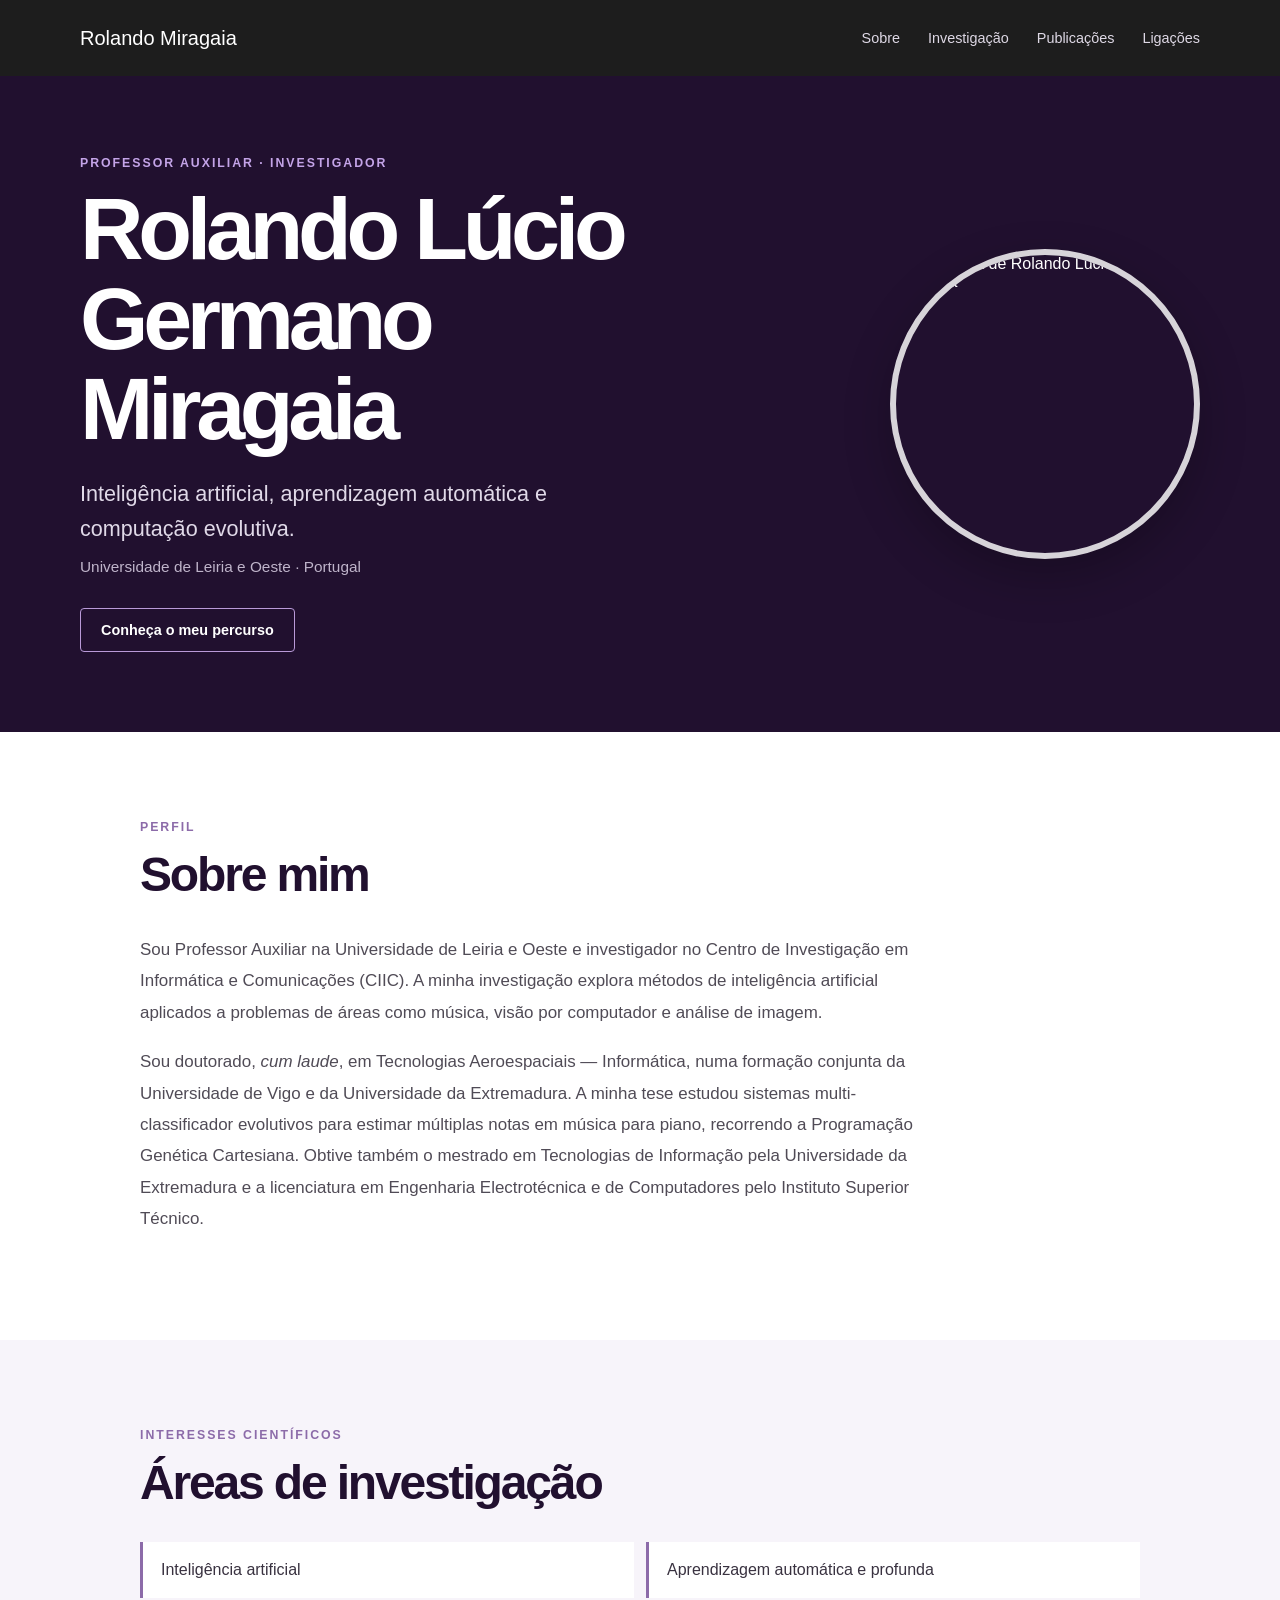
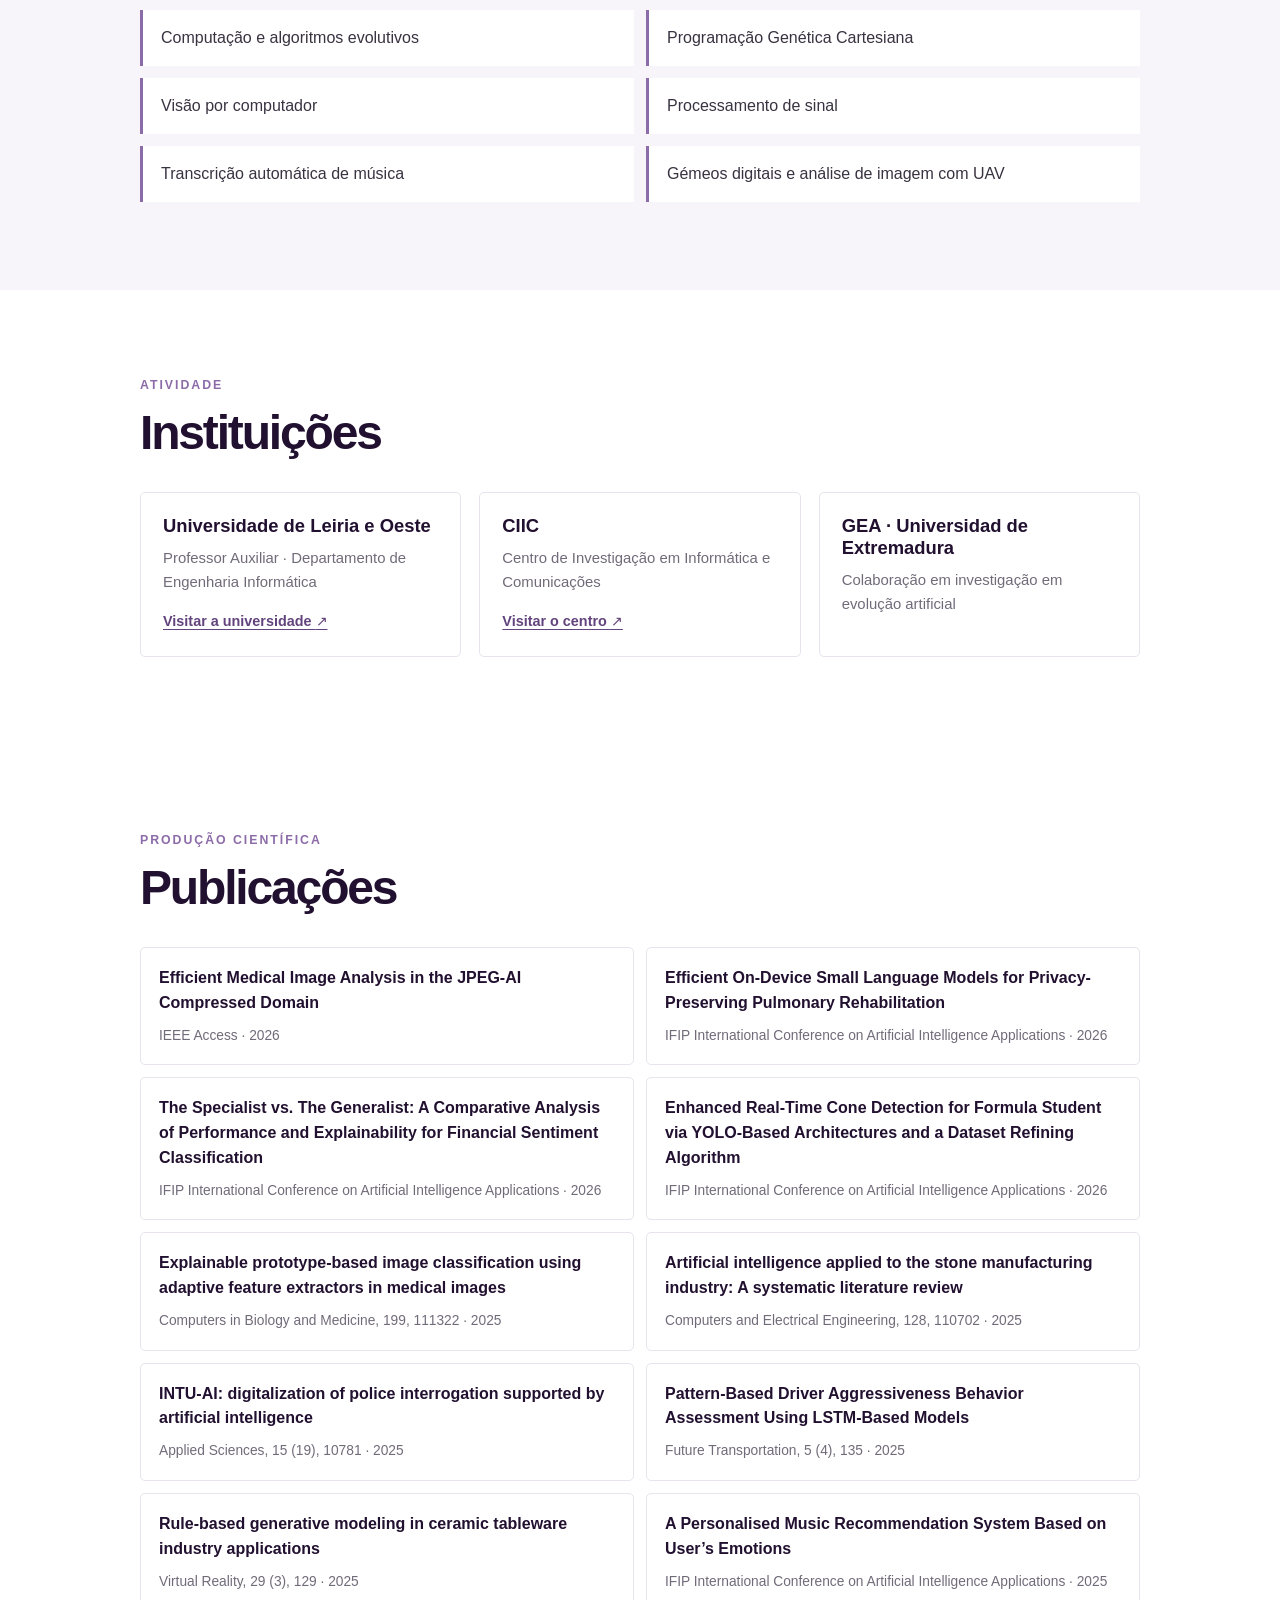
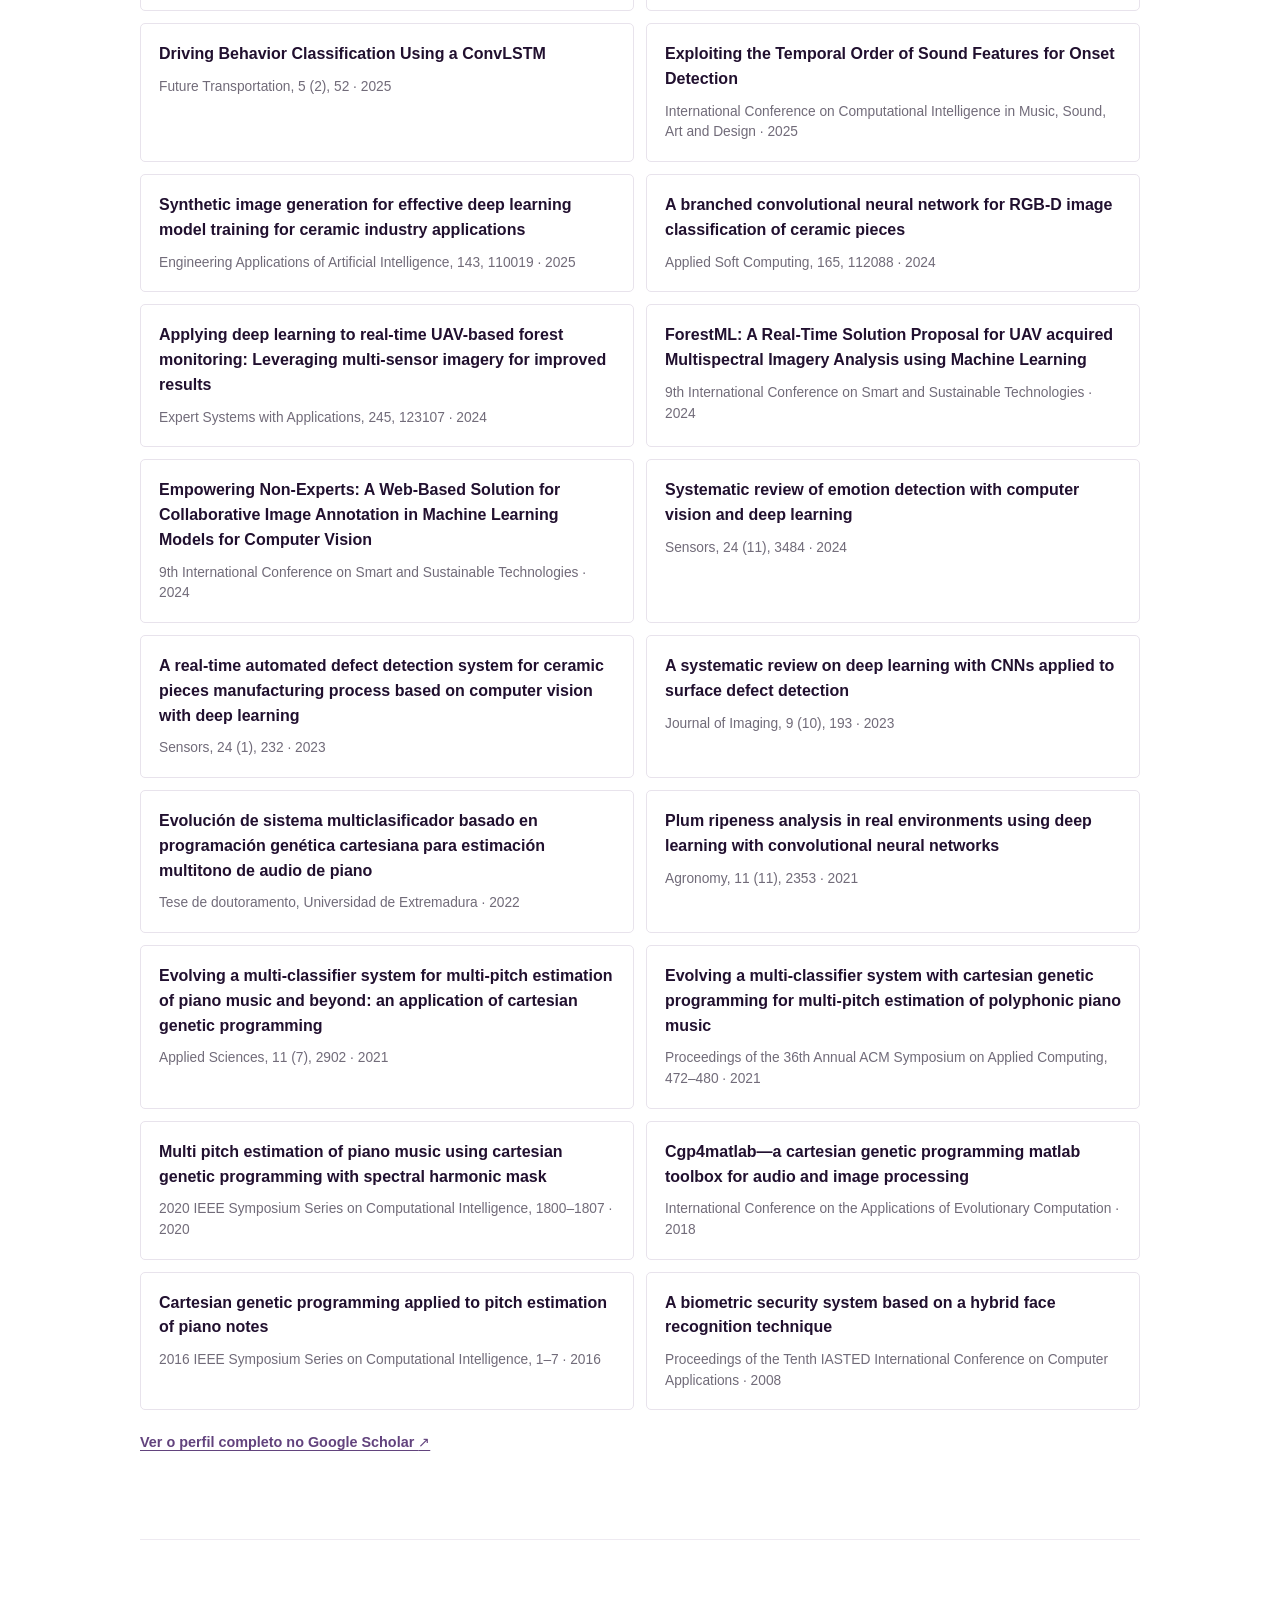
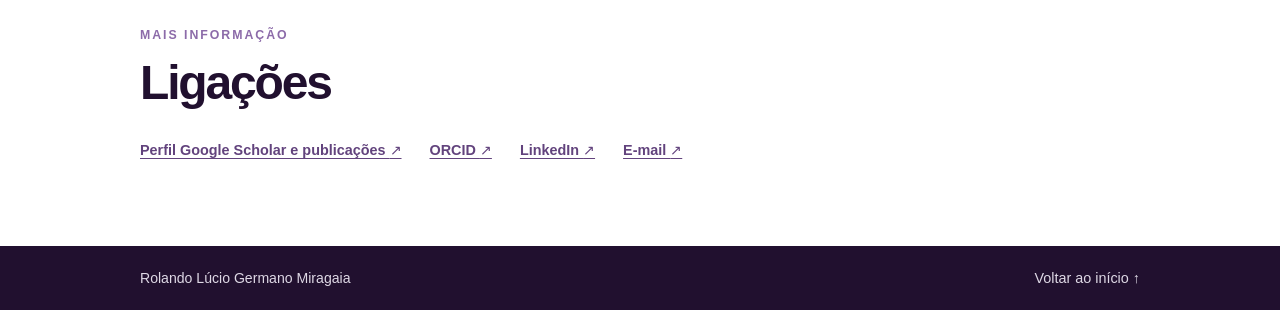
==== index.html @ 4548c248 "Publish personal website" ====
<!doctype html>
<html lang="pt">
  <head>
    <meta charset="utf-8">
    <meta name="viewport" content="width=device-width, initial-scale=1">
    <meta name="description" content="Rolando Lúcio Germano Miragaia, Professor Auxiliar na Universidade de Leiria e Oeste e investigador em inteligência artificial.">
    <meta name="theme-color" content="#21102f">
    <title>Rolando Miragaia — Professor e Investigador</title>
    <link rel="stylesheet" href="styles.css">
  </head>
  <body>
    <header class="site-header">
      <a class="site-header__name" href="#inicio">Rolando Miragaia</a>
      <nav class="site-nav site-nav--desktop" aria-label="Navegação principal">
        <a href="#sobre">Sobre</a>
        <a href="#investigacao">Investigação</a>
        <a href="#publicacoes">Publicações</a>
        <a href="#ligacoes">Ligações</a>
      </nav>
      <details class="mobile-menu">
        <summary aria-label="Menu de navegação">
          <span class="hamburger" aria-hidden="true">
            <span></span>
            <span></span>
            <span></span>
          </span>
        </summary>
        <nav class="mobile-menu__nav" aria-label="Navegação móvel">
          <a href="#sobre">Sobre</a>
          <a href="#investigacao">Investigação</a>
          <a href="#publicacoes">Publicações</a>
          <a href="#ligacoes">Ligações</a>
        </nav>
      </details>
    </header>

    <main>
      <section class="hero" id="inicio">
        <div class="hero__content">
          <p class="eyebrow">Professor Auxiliar · Investigador</p>
          <h1>Rolando Lúcio<br>Germano Miragaia</h1>
          <p class="hero__summary">
            Inteligência artificial, aprendizagem automática e computação evolutiva.
          </p>
          <p class="hero__affiliation">
            Universidade de Leiria e Oeste <span aria-hidden="true">·</span> Portugal
          </p>
          <a class="button" href="#sobre">Conheça o meu percurso</a>
        </div>
        <figure class="hero__portrait">
          <img src="assets/rolando-miragaia.png" alt="Fotografia de Rolando Lúcio Germano Miragaia">
        </figure>
      </section>

      <section class="section about" id="sobre">
        <div class="section__heading">
          <p class="eyebrow">Perfil</p>
          <h2>Sobre mim</h2>
        </div>
        <div class="about__content">
          <p>
            Sou Professor Auxiliar na Universidade de Leiria e Oeste e investigador
            no Centro de Investigação em Informática e Comunicações (CIIC). A minha
            investigação explora métodos de inteligência artificial aplicados a
            problemas de áreas como música, visão por computador e análise de imagem.
          </p>
          <p>
            Sou doutorado, <em>cum laude</em>, em Tecnologias Aeroespaciais —
            Informática, numa formação conjunta da Universidade de Vigo e da
            Universidade da Extremadura. A minha tese estudou sistemas
            multi-classificador evolutivos para estimar múltiplas notas em música
            para piano, recorrendo a Programação Genética Cartesiana. Obtive também
            o mestrado em Tecnologias de Informação pela Universidade da
            Extremadura e a licenciatura em Engenharia Electrotécnica e de
            Computadores pelo Instituto Superior Técnico.
          </p>
        </div>
      </section>

      <section class="section research" id="investigacao">
        <div class="section__heading">
          <p class="eyebrow">Interesses científicos</p>
          <h2>Áreas de investigação</h2>
        </div>
        <ul class="topic-list">
          <li>Inteligência artificial</li>
          <li>Aprendizagem automática e profunda</li>
          <li>Computação e algoritmos evolutivos</li>
          <li>Programação Genética Cartesiana</li>
          <li>Visão por computador</li>
          <li>Processamento de sinal</li>
          <li>Transcrição automática de música</li>
          <li>Gémeos digitais e análise de imagem com UAV</li>
        </ul>
      </section>

      <section class="section affiliations">
        <div class="section__heading">
          <p class="eyebrow">Atividade</p>
          <h2>Instituições</h2>
        </div>
        <div class="affiliation-list">
          <article class="affiliation">
            <h3>Universidade de Leiria e Oeste</h3>
            <p>Professor Auxiliar · Departamento de Engenharia Informática</p>
            <a href="https://www.ulo.pt/" target="_blank" rel="noreferrer">Visitar a universidade <span aria-hidden="true">↗</span></a>
          </article>
          <article class="affiliation">
            <h3>CIIC</h3>
            <p>Centro de Investigação em Informática e Comunicações</p>
            <a href="https://ciic.ipleiria.pt/" target="_blank" rel="noreferrer">Visitar o centro <span aria-hidden="true">↗</span></a>
          </article>
          <article class="affiliation">
            <h3>GEA · Universidad de Extremadura</h3>
            <p>Colaboração em investigação em evolução artificial</p>
          </article>
        </div>
      </section>

      <section class="section publications" id="publicacoes">
        <div class="section__heading">
          <p class="eyebrow">Produção científica</p>
          <h2>Publicações</h2>
        </div>
        <ol class="publication-list">
          <li>
            <a href="https://scholar.google.com/citations?view_op=view_citation&amp;hl=pt-PT&amp;user=_BrgOuYAAAAJ&amp;citation_for_view=_BrgOuYAAAAJ:_kc_bZDykSQC" target="_blank" rel="noreferrer">Efficient Medical Image Analysis in the JPEG-AI Compressed Domain</a>
            <p>IEEE Access · 2026</p>
          </li>
          <li>
            <a href="https://scholar.google.com/citations?view_op=view_citation&amp;hl=pt-PT&amp;user=_BrgOuYAAAAJ&amp;citation_for_view=_BrgOuYAAAAJ:ULOm3_A8WrAC" target="_blank" rel="noreferrer">Efficient On-Device Small Language Models for Privacy-Preserving Pulmonary Rehabilitation</a>
            <p>IFIP International Conference on Artificial Intelligence Applications · 2026</p>
          </li>
          <li>
            <a href="https://scholar.google.com/citations?view_op=view_citation&amp;hl=pt-PT&amp;user=_BrgOuYAAAAJ&amp;citation_for_view=_BrgOuYAAAAJ:KlAtU1dfN6UC" target="_blank" rel="noreferrer">The Specialist vs. The Generalist: A Comparative Analysis of Performance and Explainability for Financial Sentiment Classification</a>
            <p>IFIP International Conference on Artificial Intelligence Applications · 2026</p>
          </li>
          <li>
            <a href="https://scholar.google.com/citations?view_op=view_citation&amp;hl=pt-PT&amp;user=_BrgOuYAAAAJ&amp;citation_for_view=_BrgOuYAAAAJ:Zph67rFs4hoC" target="_blank" rel="noreferrer">Enhanced Real-Time Cone Detection for Formula Student via YOLO-Based Architectures and a Dataset Refining Algorithm</a>
            <p>IFIP International Conference on Artificial Intelligence Applications · 2026</p>
          </li>
          <li>
            <a href="https://scholar.google.com/citations?view_op=view_citation&amp;hl=pt-PT&amp;user=_BrgOuYAAAAJ&amp;citation_for_view=_BrgOuYAAAAJ:MXK_kJrjxJIC" target="_blank" rel="noreferrer">Explainable prototype-based image classification using adaptive feature extractors in medical images</a>
            <p>Computers in Biology and Medicine, 199, 111322 · 2025</p>
          </li>
          <li>
            <a href="https://scholar.google.com/citations?view_op=view_citation&amp;hl=pt-PT&amp;user=_BrgOuYAAAAJ&amp;citation_for_view=_BrgOuYAAAAJ:roLk4NBRz8UC" target="_blank" rel="noreferrer">Artificial intelligence applied to the stone manufacturing industry: A systematic literature review</a>
            <p>Computers and Electrical Engineering, 128, 110702 · 2025</p>
          </li>
          <li>
            <a href="https://scholar.google.com/citations?view_op=view_citation&amp;hl=pt-PT&amp;user=_BrgOuYAAAAJ&amp;citation_for_view=_BrgOuYAAAAJ:8k81kl-MbHgC" target="_blank" rel="noreferrer">INTU-AI: digitalization of police interrogation supported by artificial intelligence</a>
            <p>Applied Sciences, 15 (19), 10781 · 2025</p>
          </li>
          <li>
            <a href="https://scholar.google.com/citations?view_op=view_citation&amp;hl=pt-PT&amp;user=_BrgOuYAAAAJ&amp;citation_for_view=_BrgOuYAAAAJ:5nxA0vEk-isC" target="_blank" rel="noreferrer">Pattern-Based Driver Aggressiveness Behavior Assessment Using LSTM-Based Models</a>
            <p>Future Transportation, 5 (4), 135 · 2025</p>
          </li>
          <li>
            <a href="https://scholar.google.com/citations?view_op=view_citation&amp;hl=pt-PT&amp;user=_BrgOuYAAAAJ&amp;citation_for_view=_BrgOuYAAAAJ:0EnyYjriUFMC" target="_blank" rel="noreferrer">Rule-based generative modeling in ceramic tableware industry applications</a>
            <p>Virtual Reality, 29 (3), 129 · 2025</p>
          </li>
          <li>
            <a href="https://scholar.google.com/citations?view_op=view_citation&amp;hl=pt-PT&amp;user=_BrgOuYAAAAJ&amp;citation_for_view=_BrgOuYAAAAJ:hqOjcs7Dif8C" target="_blank" rel="noreferrer">A Personalised Music Recommendation System Based on User’s Emotions</a>
            <p>IFIP International Conference on Artificial Intelligence Applications · 2025</p>
          </li>
          <li>
            <a href="https://scholar.google.com/citations?view_op=view_citation&amp;hl=pt-PT&amp;user=_BrgOuYAAAAJ&amp;citation_for_view=_BrgOuYAAAAJ:UebtZRa9Y70C" target="_blank" rel="noreferrer">Driving Behavior Classification Using a ConvLSTM</a>
            <p>Future Transportation, 5 (2), 52 · 2025</p>
          </li>
          <li>
            <a href="https://scholar.google.com/citations?view_op=view_citation&amp;hl=pt-PT&amp;user=_BrgOuYAAAAJ&amp;citation_for_view=_BrgOuYAAAAJ:Se3iqnhoufwC" target="_blank" rel="noreferrer">Exploiting the Temporal Order of Sound Features for Onset Detection</a>
            <p>International Conference on Computational Intelligence in Music, Sound, Art and Design · 2025</p>
          </li>
          <li>
            <a href="https://scholar.google.com/citations?view_op=view_citation&amp;hl=pt-PT&amp;user=_BrgOuYAAAAJ&amp;citation_for_view=_BrgOuYAAAAJ:LkGwnXOMwfcC" target="_blank" rel="noreferrer">Synthetic image generation for effective deep learning model training for ceramic industry applications</a>
            <p>Engineering Applications of Artificial Intelligence, 143, 110019 · 2025</p>
          </li>
          <li>
            <a href="https://scholar.google.com/citations?view_op=view_citation&amp;hl=pt-PT&amp;user=_BrgOuYAAAAJ&amp;citation_for_view=_BrgOuYAAAAJ:_FxGoFyzp5QC" target="_blank" rel="noreferrer">A branched convolutional neural network for RGB-D image classification of ceramic pieces</a>
            <p>Applied Soft Computing, 165, 112088 · 2024</p>
          </li>
          <li>
            <a href="https://scholar.google.com/citations?view_op=view_citation&amp;hl=pt-PT&amp;user=_BrgOuYAAAAJ&amp;citation_for_view=_BrgOuYAAAAJ:YsMSGLbcyi4C" target="_blank" rel="noreferrer">Applying deep learning to real-time UAV-based forest monitoring: Leveraging multi-sensor imagery for improved results</a>
            <p>Expert Systems with Applications, 245, 123107 · 2024</p>
          </li>
          <li>
            <a href="https://scholar.google.com/citations?view_op=view_citation&amp;hl=pt-PT&amp;user=_BrgOuYAAAAJ&amp;citation_for_view=_BrgOuYAAAAJ:ufrVoPGSRksC" target="_blank" rel="noreferrer">ForestML: A Real-Time Solution Proposal for UAV acquired Multispectral Imagery Analysis using Machine Learning</a>
            <p>9th International Conference on Smart and Sustainable Technologies · 2024</p>
          </li>
          <li>
            <a href="https://scholar.google.com/citations?view_op=view_citation&amp;hl=pt-PT&amp;user=_BrgOuYAAAAJ&amp;citation_for_view=_BrgOuYAAAAJ:WF5omc3nYNoC" target="_blank" rel="noreferrer">Empowering Non-Experts: A Web-Based Solution for Collaborative Image Annotation in Machine Learning Models for Computer Vision</a>
            <p>9th International Conference on Smart and Sustainable Technologies · 2024</p>
          </li>
          <li>
            <a href="https://scholar.google.com/citations?view_op=view_citation&amp;hl=pt-PT&amp;user=_BrgOuYAAAAJ&amp;citation_for_view=_BrgOuYAAAAJ:eQOLeE2rZwMC" target="_blank" rel="noreferrer">Systematic review of emotion detection with computer vision and deep learning</a>
            <p>Sensors, 24 (11), 3484 · 2024</p>
          </li>
          <li>
            <a href="https://scholar.google.com/citations?view_op=view_citation&amp;hl=pt-PT&amp;user=_BrgOuYAAAAJ&amp;citation_for_view=_BrgOuYAAAAJ:W7OEmFMy1HYC" target="_blank" rel="noreferrer">A real-time automated defect detection system for ceramic pieces manufacturing process based on computer vision with deep learning</a>
            <p>Sensors, 24 (1), 232 · 2023</p>
          </li>
          <li>
            <a href="https://scholar.google.com/citations?view_op=view_citation&amp;hl=pt-PT&amp;user=_BrgOuYAAAAJ&amp;citation_for_view=_BrgOuYAAAAJ:Tyk-4Ss8FVUC" target="_blank" rel="noreferrer">A systematic review on deep learning with CNNs applied to surface defect detection</a>
            <p>Journal of Imaging, 9 (10), 193 · 2023</p>
          </li>
          <li>
            <a href="https://scholar.google.com/citations?view_op=view_citation&amp;hl=pt-PT&amp;user=_BrgOuYAAAAJ&amp;citation_for_view=_BrgOuYAAAAJ:zYLM7Y9cAGgC" target="_blank" rel="noreferrer">Evolución de sistema multiclasificador basado en programación genética cartesiana para estimación multitono de audio de piano</a>
            <p>Tese de doutoramento, Universidad de Extremadura · 2022</p>
          </li>
          <li>
            <a href="https://scholar.google.com/citations?view_op=view_citation&amp;hl=pt-PT&amp;user=_BrgOuYAAAAJ&amp;citation_for_view=_BrgOuYAAAAJ:IjCSPb-OGe4C" target="_blank" rel="noreferrer">Plum ripeness analysis in real environments using deep learning with convolutional neural networks</a>
            <p>Agronomy, 11 (11), 2353 · 2021</p>
          </li>
          <li>
            <a href="https://scholar.google.com/citations?view_op=view_citation&amp;hl=pt-PT&amp;user=_BrgOuYAAAAJ&amp;citation_for_view=_BrgOuYAAAAJ:qjMakFHDy7sC" target="_blank" rel="noreferrer">Evolving a multi-classifier system for multi-pitch estimation of piano music and beyond: an application of cartesian genetic programming</a>
            <p>Applied Sciences, 11 (7), 2902 · 2021</p>
          </li>
          <li>
            <a href="https://scholar.google.com/citations?view_op=view_citation&amp;hl=pt-PT&amp;user=_BrgOuYAAAAJ&amp;citation_for_view=_BrgOuYAAAAJ:UeHWp8X0CEIC" target="_blank" rel="noreferrer">Evolving a multi-classifier system with cartesian genetic programming for multi-pitch estimation of polyphonic piano music</a>
            <p>Proceedings of the 36th Annual ACM Symposium on Applied Computing, 472–480 · 2021</p>
          </li>
          <li>
            <a href="https://scholar.google.com/citations?view_op=view_citation&amp;hl=pt-PT&amp;user=_BrgOuYAAAAJ&amp;citation_for_view=_BrgOuYAAAAJ:2osOgNQ5qMEC" target="_blank" rel="noreferrer">Multi pitch estimation of piano music using cartesian genetic programming with spectral harmonic mask</a>
            <p>2020 IEEE Symposium Series on Computational Intelligence, 1800–1807 · 2020</p>
          </li>
          <li>
            <a href="https://scholar.google.com/citations?view_op=view_citation&amp;hl=pt-PT&amp;user=_BrgOuYAAAAJ&amp;citation_for_view=_BrgOuYAAAAJ:d1gkVwhDpl0C" target="_blank" rel="noreferrer">Cgp4matlab—a cartesian genetic programming matlab toolbox for audio and image processing</a>
            <p>International Conference on the Applications of Evolutionary Computation · 2018</p>
          </li>
          <li>
            <a href="https://scholar.google.com/citations?view_op=view_citation&amp;hl=pt-PT&amp;user=_BrgOuYAAAAJ&amp;citation_for_view=_BrgOuYAAAAJ:u-x6o8ySG0sC" target="_blank" rel="noreferrer">Cartesian genetic programming applied to pitch estimation of piano notes</a>
            <p>2016 IEEE Symposium Series on Computational Intelligence, 1–7 · 2016</p>
          </li>
          <li>
            <a href="https://scholar.google.com/citations?view_op=view_citation&amp;hl=pt-PT&amp;user=_BrgOuYAAAAJ&amp;citation_for_view=_BrgOuYAAAAJ:u5HHmVD_uO8C" target="_blank" rel="noreferrer">A biometric security system based on a hybrid face recognition technique</a>
            <p>Proceedings of the Tenth IASTED International Conference on Computer Applications · 2008</p>
          </li>
        </ol>
        <a class="publications__more" href="https://scholar.google.com/citations?user=_BrgOuYAAAAJ&amp;hl=pt-PT" target="_blank" rel="noreferrer">Ver o perfil completo no Google Scholar <span aria-hidden="true">↗</span></a>
      </section>

      <section class="section links" id="ligacoes">
        <div class="section__heading">
          <p class="eyebrow">Mais informação</p>
          <h2>Ligações</h2>
        </div>
        <div class="link-list">
          <a href="https://scholar.google.com/citations?user=_BrgOuYAAAAJ&amp;hl=pt-PT" target="_blank" rel="noreferrer">Perfil Google Scholar e publicações <span aria-hidden="true">↗</span></a>
          <a href="https://orcid.org/0000-0003-4213-9302" target="_blank" rel="noreferrer">ORCID <span aria-hidden="true">↗</span></a>
          <a href="https://www.linkedin.com/in/rolando-miragaia-64ba725b/" target="_blank" rel="noreferrer">LinkedIn <span aria-hidden="true">↗</span></a>
          <a href="mailto:rolando.miragaia@ipleiria.pt">E-mail <span aria-hidden="true">↗</span></a>
        </div>
      </section>
    </main>

    <footer class="site-footer">
      <p>Rolando Lúcio Germano Miragaia</p>
      <a href="#inicio">Voltar ao início ↑</a>
    </footer>
  </body>
</html>
---- styles.css ----
:root {
  color-scheme: light;
  font-family: "Segoe UI", "Helvetica Neue", sans-serif;
  background: #fff;
  color: #24212b;
  font-synthesis: none;
  text-rendering: optimizeLegibility;
  -webkit-font-smoothing: antialiased;
  -moz-osx-font-smoothing: grayscale;
  scroll-behavior: smooth;
  --purple: #21102f;
  --purple-light: #39204c;
  --accent: #c4a4e8;
  --muted: #716b79;
}

* {
  box-sizing: border-box;
}

body {
  min-width: 280px;
  margin: 0;
}

a {
  color: inherit;
}

.site-header {
  min-height: 76px;
  display: flex;
  align-items: center;
  justify-content: space-between;
  gap: 24px;
  padding: 16px max(24px, calc((100vw - 1120px) / 2));
  background: #1d1d1d;
  color: #fff;
}

.site-header__name {
  font-size: 1.25rem;
  font-weight: 500;
  text-decoration: none;
}

.site-nav {
  display: flex;
  gap: 28px;
}

.mobile-menu {
  display: none;
}

.site-nav a,
.site-footer a {
  color: #ded8e5;
  font-size: 0.9rem;
  text-decoration: none;
}

.site-nav a:hover,
.site-footer a:hover {
  color: #fff;
}

.hero {
  position: relative;
  min-height: 500px;
  display: grid;
  grid-template-columns: minmax(0, 1.3fr) minmax(220px, 0.7fr);
  align-items: center;
  gap: clamp(32px, 6vw, 80px);
  overflow: hidden;
  padding: 80px max(24px, calc((100vw - 1120px) / 2));
  background: var(--purple);
  color: #fff;
}

.hero__content {
  position: relative;
  z-index: 1;
  max-width: 760px;
}

.eyebrow {
  margin: 0 0 14px;
  color: #8c6ba9;
  font-size: 0.77rem;
  font-weight: 700;
  letter-spacing: 0.16em;
  text-transform: uppercase;
}

.hero .eyebrow {
  color: var(--accent);
}

h1,
h2,
h3,
p {
  overflow-wrap: anywhere;
}

h1 {
  margin: 0;
  font-size: clamp(2.8rem, 7vw, 5.5rem);
  font-weight: 600;
  letter-spacing: -0.06em;
  line-height: 1.02;
}

.hero__summary {
  max-width: 560px;
  margin: 24px 0 0;
  color: #e0d9e8;
  font-size: clamp(1.05rem, 2.3vw, 1.35rem);
  line-height: 1.6;
}

.hero__affiliation {
  margin: 12px 0 0;
  color: #bfb4ca;
  font-size: 0.96rem;
}

.button {
  display: inline-block;
  margin-top: 32px;
  padding: 13px 20px;
  border: 1px solid #b99ad8;
  border-radius: 4px;
  color: #fff;
  font-size: 0.9rem;
  font-weight: 600;
  text-decoration: none;
  transition: background-color 160ms ease, color 160ms ease;
}

.button:hover {
  background: #fff;
  color: var(--purple);
}

.hero__portrait {
  justify-self: end;
  width: min(100%, 310px);
  aspect-ratio: 1;
  overflow: hidden;
  margin: 0;
  border: 6px solid rgb(255 255 255 / 82%);
  border-radius: 50%;
  box-shadow: 0 18px 48px rgb(0 0 0 / 24%);
}

.hero__portrait img {
  display: block;
  width: 100%;
  height: 100%;
  object-fit: cover;
  object-position: center;
}

.section {
  width: min(100% - 48px, 1000px);
  margin: 0 auto;
  padding: 88px 0;
}

.section__heading {
  margin-bottom: 32px;
}

h2 {
  margin: 0;
  color: var(--purple);
  font-size: clamp(2rem, 4vw, 3rem);
  font-weight: 600;
  letter-spacing: -0.045em;
  line-height: 1.12;
}

.about__content {
  max-width: 780px;
  color: #504b56;
  font-size: 1.06rem;
  line-height: 1.85;
}

.about__content p {
  margin: 0 0 18px;
}

.research {
  width: 100%;
  max-width: none;
  padding: 88px max(24px, calc((100vw - 1000px) / 2));
  background: #f7f4fa;
}

.topic-list {
  display: grid;
  grid-template-columns: repeat(2, minmax(0, 1fr));
  gap: 12px;
  margin: 0;
  padding: 0;
  list-style: none;
}

.topic-list li {
  padding: 16px 18px;
  border-left: 3px solid #8c6ba9;
  background: #fff;
  color: #393240;
  font-weight: 500;
  line-height: 1.5;
}

.affiliation-list {
  display: grid;
  grid-template-columns: repeat(3, minmax(0, 1fr));
  gap: 18px;
}

.affiliation {
  padding: 22px;
  border: 1px solid #e8e3ec;
  border-radius: 5px;
}

.affiliation h3 {
  margin: 0 0 10px;
  color: var(--purple);
  font-size: 1.15rem;
}

.affiliation p {
  min-height: 3.2em;
  margin: 0 0 18px;
  color: var(--muted);
  font-size: 0.93rem;
  line-height: 1.6;
}

.affiliation a,
.link-list a,
.publications__more {
  color: #62437d;
  font-size: 0.9rem;
  font-weight: 600;
  text-decoration-thickness: 1px;
  text-underline-offset: 3px;
}

.publication-list {
  display: grid;
  grid-template-columns: repeat(2, minmax(0, 1fr));
  gap: 12px;
  margin: 0;
  padding: 0;
  list-style: none;
}

.publication-list li {
  padding: 18px;
  border: 1px solid #e8e3ec;
  border-radius: 5px;
  background: #fff;
}

.publication-list a {
  color: var(--purple);
  font-weight: 600;
  line-height: 1.55;
  text-decoration: none;
}

.publication-list a:hover {
  text-decoration: underline;
  text-underline-offset: 3px;
}

.publication-list p {
  margin: 10px 0 0;
  color: var(--muted);
  font-size: 0.86rem;
  line-height: 1.5;
}

.publications__more {
  display: inline-block;
  margin-top: 24px;
}

.links {
  border-top: 1px solid #eeeaf1;
}

.link-list {
  display: flex;
  flex-wrap: wrap;
  gap: 14px 28px;
}

.site-footer {
  display: flex;
  justify-content: space-between;
  gap: 16px;
  padding: 24px max(24px, calc((100vw - 1000px) / 2));
  background: var(--purple);
  color: #ded8e5;
}

.site-footer p {
  margin: 0;
  font-size: 0.88rem;
}

@media (max-width: 640px) {
  .site-header {
    position: relative;
    align-items: center;
    flex-direction: row;
    gap: 16px;
  }

  .site-nav--desktop {
    display: none;
  }

  .mobile-menu {
    display: block;
  }

  .mobile-menu summary {
    width: 44px;
    height: 44px;
    display: grid;
    place-items: center;
    cursor: pointer;
    list-style: none;
  }

  .mobile-menu summary::-webkit-details-marker {
    display: none;
  }

  .mobile-menu summary:focus-visible {
    outline: 2px solid var(--accent);
    outline-offset: 3px;
  }

  .hamburger {
    width: 24px;
    display: grid;
    gap: 5px;
  }

  .hamburger span {
    height: 2px;
    border-radius: 2px;
    background: #fff;
    transition: transform 160ms ease;
  }

  .mobile-menu[open] .hamburger span:first-child {
    transform: translateY(7px) rotate(45deg);
  }

  .mobile-menu[open] .hamburger span:nth-child(2) {
    opacity: 0;
  }

  .mobile-menu[open] .hamburger span:last-child {
    transform: translateY(-7px) rotate(-45deg);
  }

  .mobile-menu__nav {
    position: absolute;
    top: calc(100% + 16px);
    right: -24px;
    z-index: 5;
    min-width: 220px;
    display: grid;
    padding: 8px;
    background: #1d1d1d;
    box-shadow: 0 16px 30px rgb(0 0 0 / 24%);
  }

  .mobile-menu__nav a {
    padding: 12px 14px;
    color: #ded8e5;
    text-decoration: none;
  }

  .mobile-menu__nav a:hover {
    background: #30243a;
    color: #fff;
  }

  .hero {
    min-height: 460px;
    padding-top: 64px;
    padding-bottom: 64px;
    grid-template-columns: 1fr;
  }

  .hero__portrait {
    grid-row: 1;
    justify-self: start;
    width: 180px;
  }

  .hero__content {
    grid-row: 2;
  }

  .section,
  .research {
    padding-top: 64px;
    padding-bottom: 64px;
  }

  .topic-list,
  .affiliation-list,
  .publication-list {
    grid-template-columns: 1fr;
  }

  .affiliation p {
    min-height: 0;
  }

  .site-footer {
    flex-direction: column;
  }
}

@media (prefers-reduced-motion: reduce) {
  :root {
    scroll-behavior: auto;
  }

  *,
  *::before,
  *::after {
    transition-duration: 0.01ms !important;
  }
}
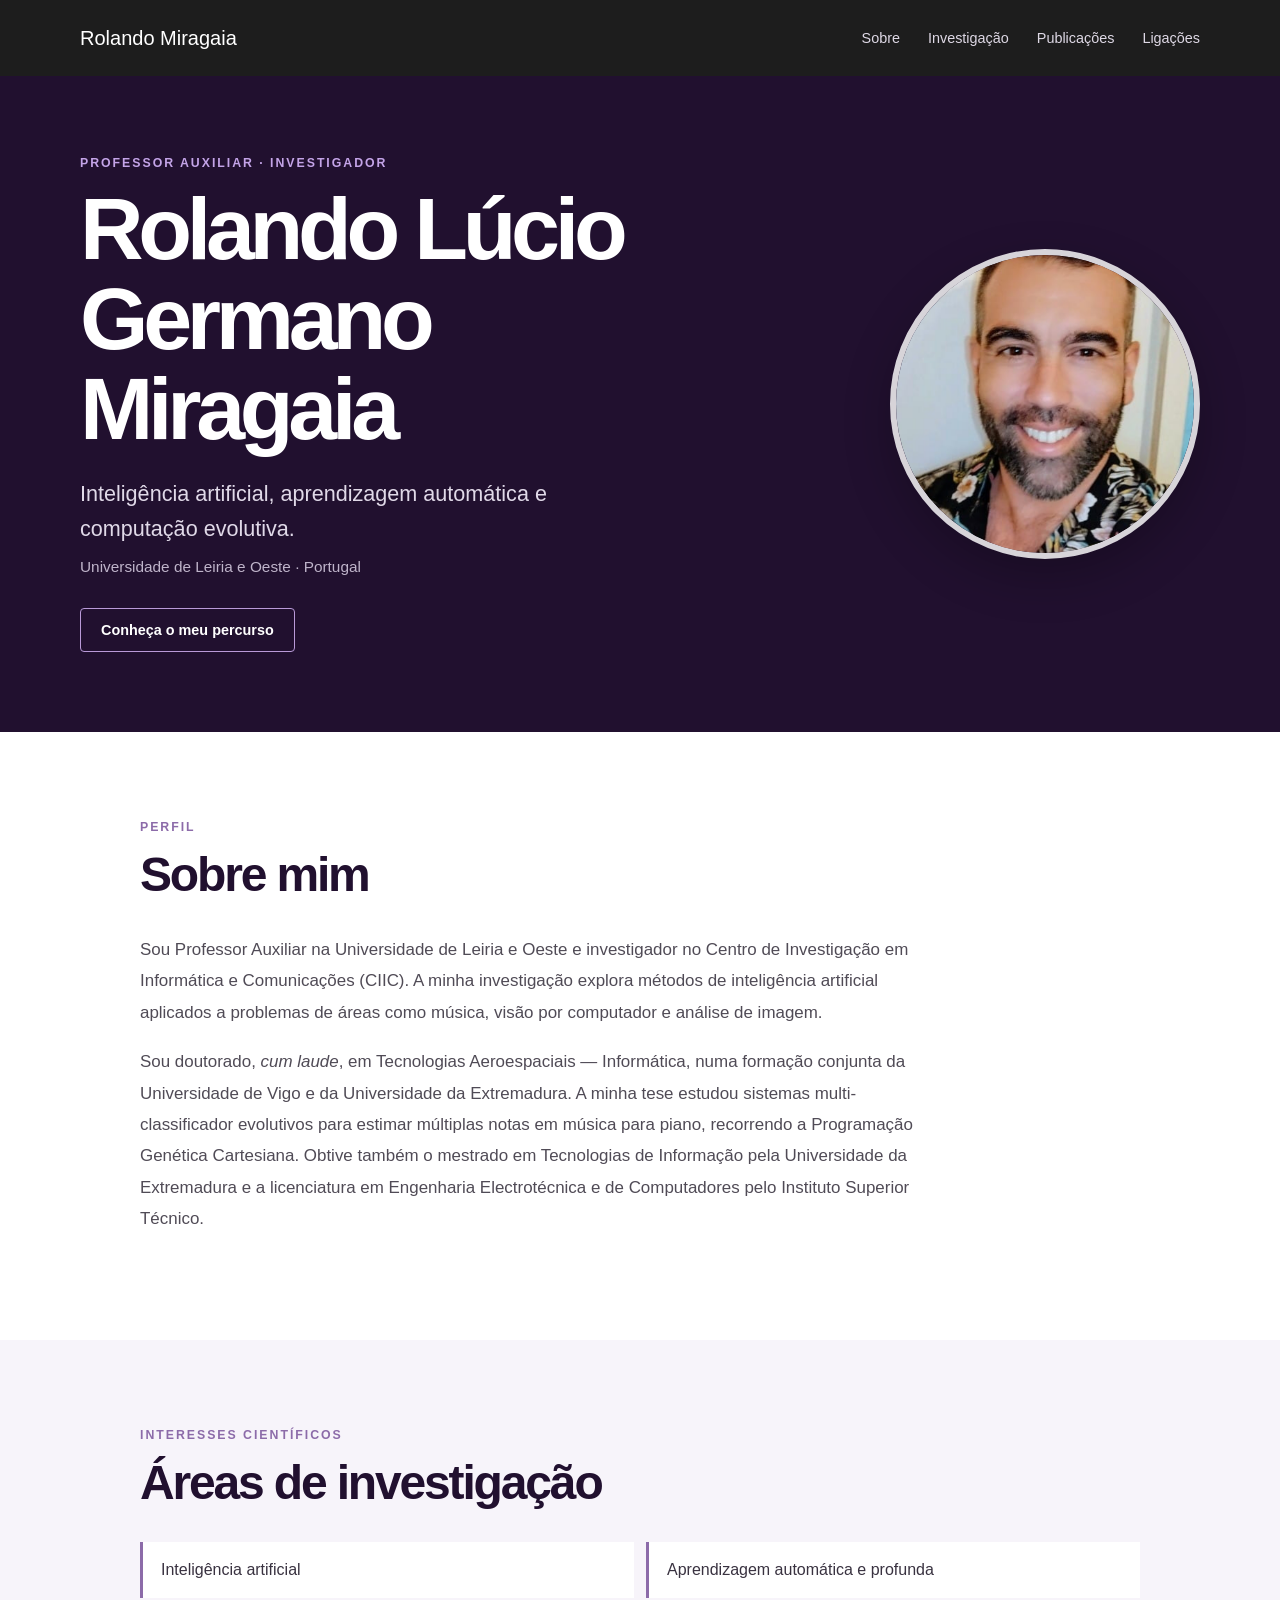
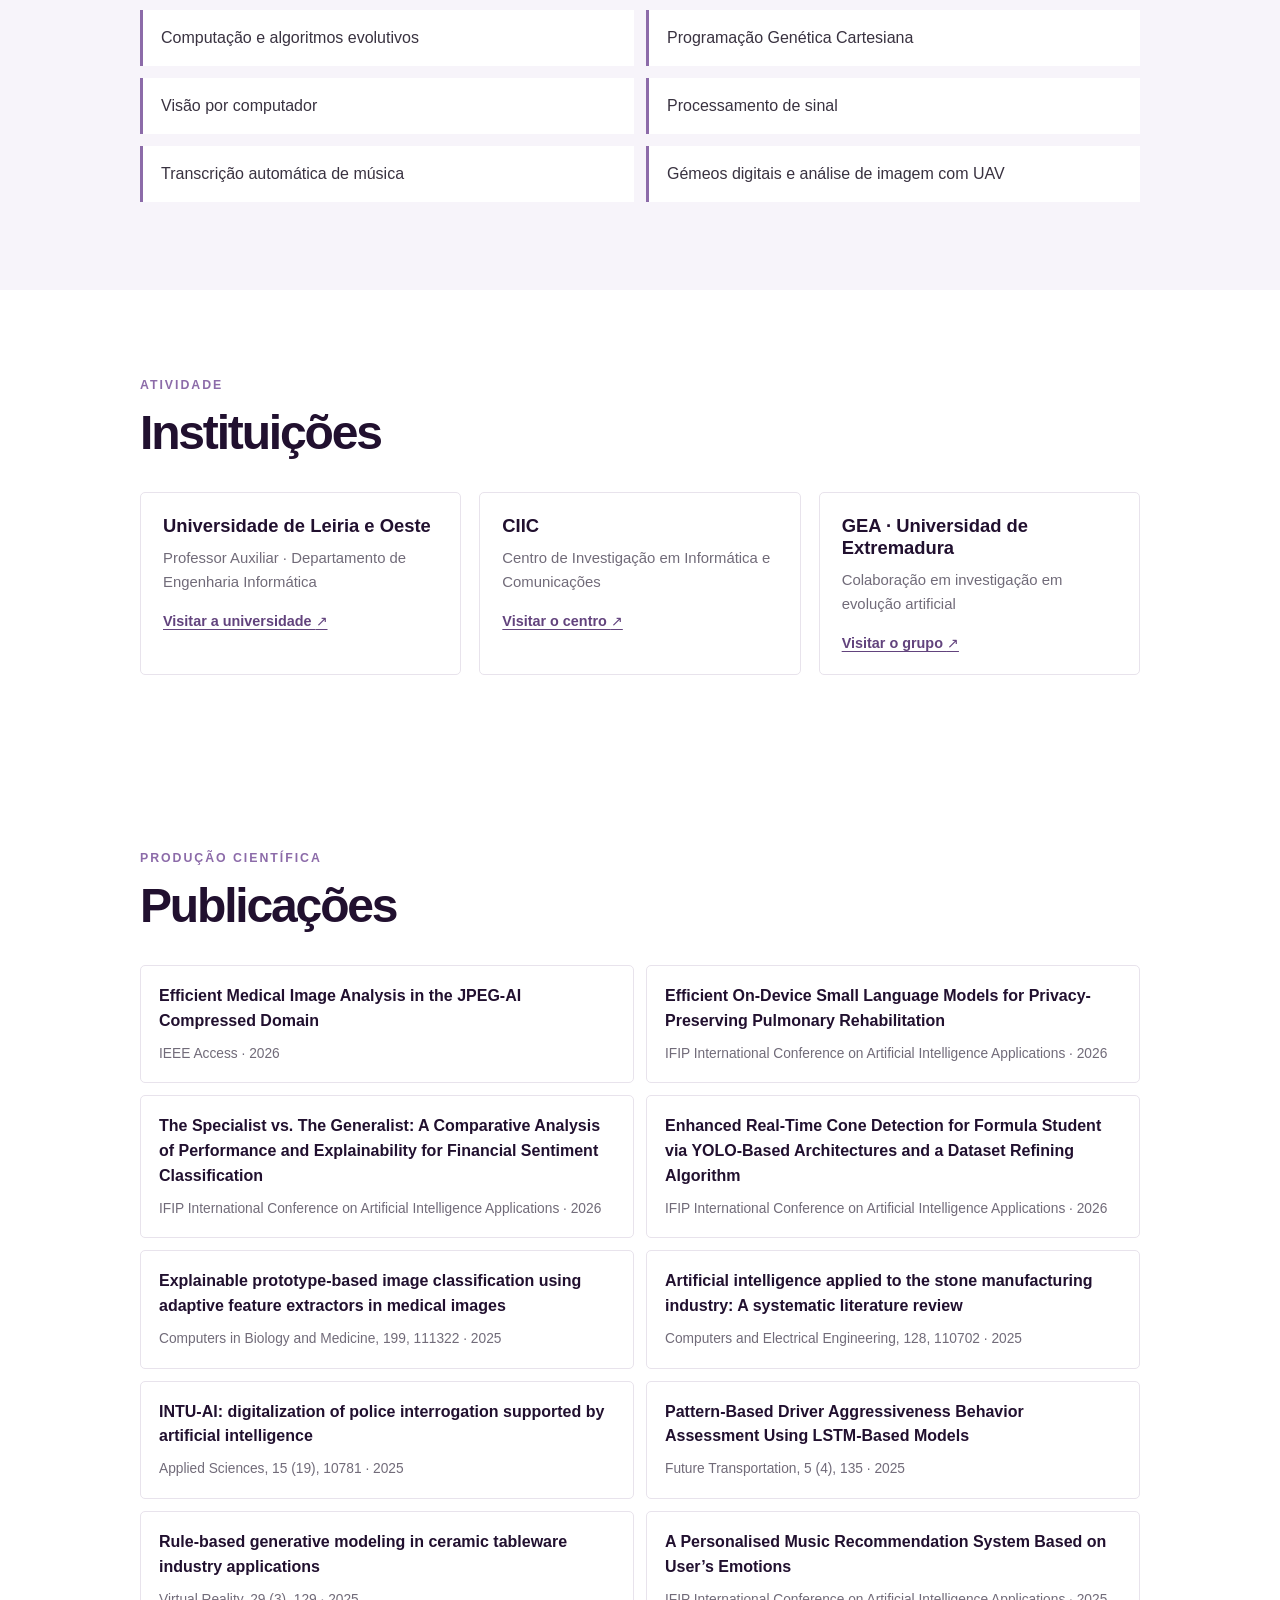
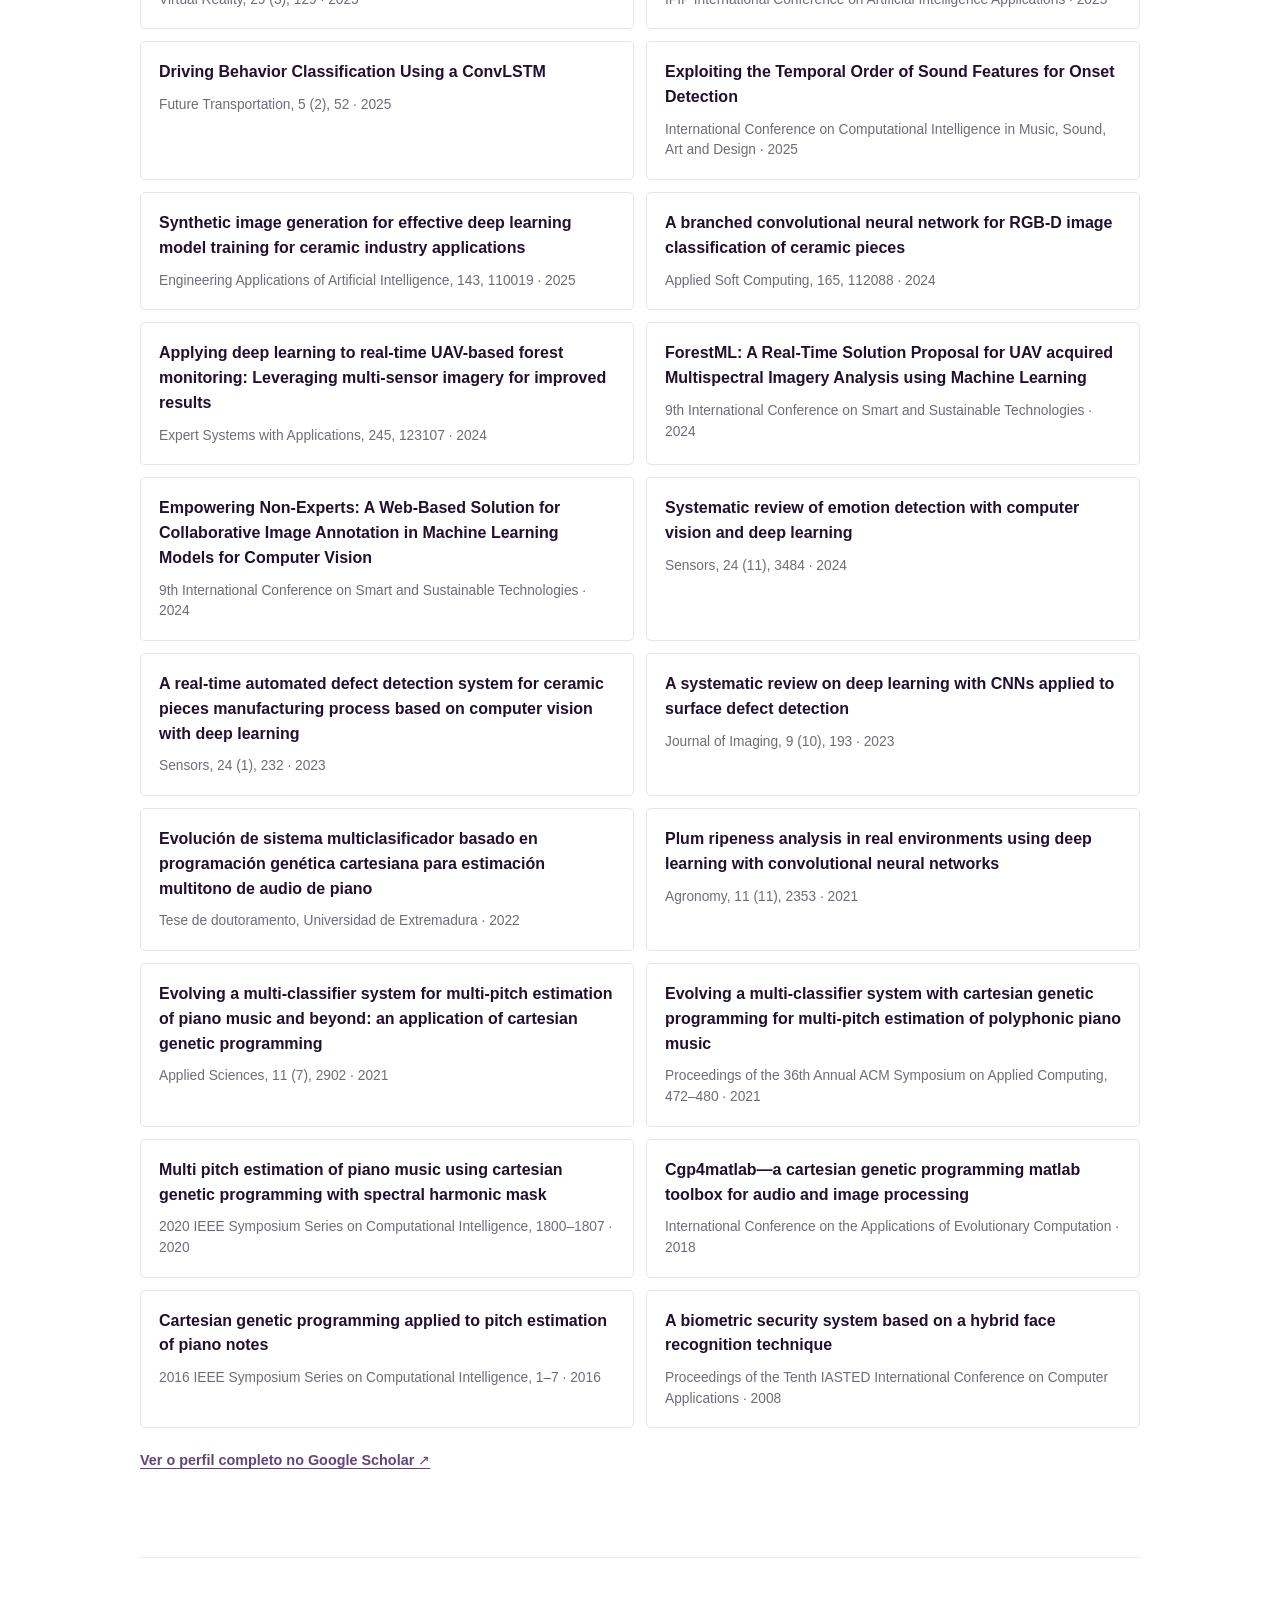
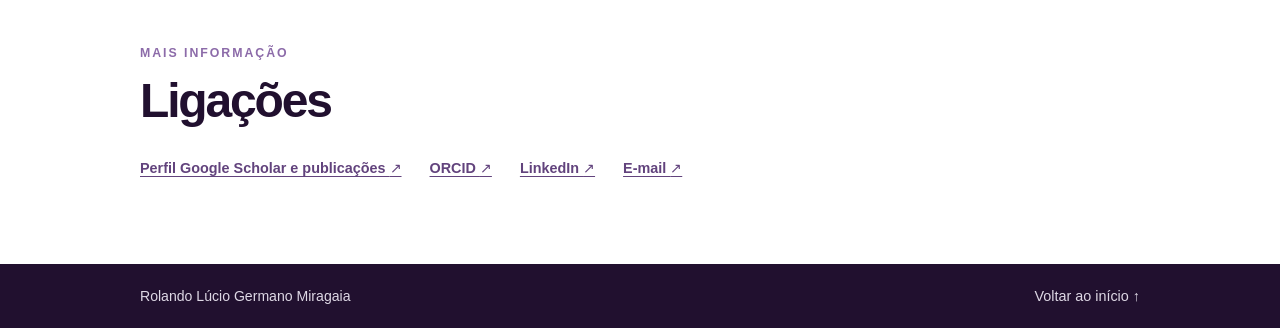
==== commit 727d0ca5: "Add GEA group link" ====
--- a/index.html
+++ b/index.html
@@ -113,6 +113,7 @@
           <article class="affiliation">
             <h3>GEA · Universidad de Extremadura</h3>
             <p>Colaboração em investigação em evolução artificial</p>
+            <a href="https://grupogea.unex.es/" target="_blank" rel="noreferrer">Visitar o grupo <span aria-hidden="true">↗</span></a>
           </article>
         </div>
       </section>
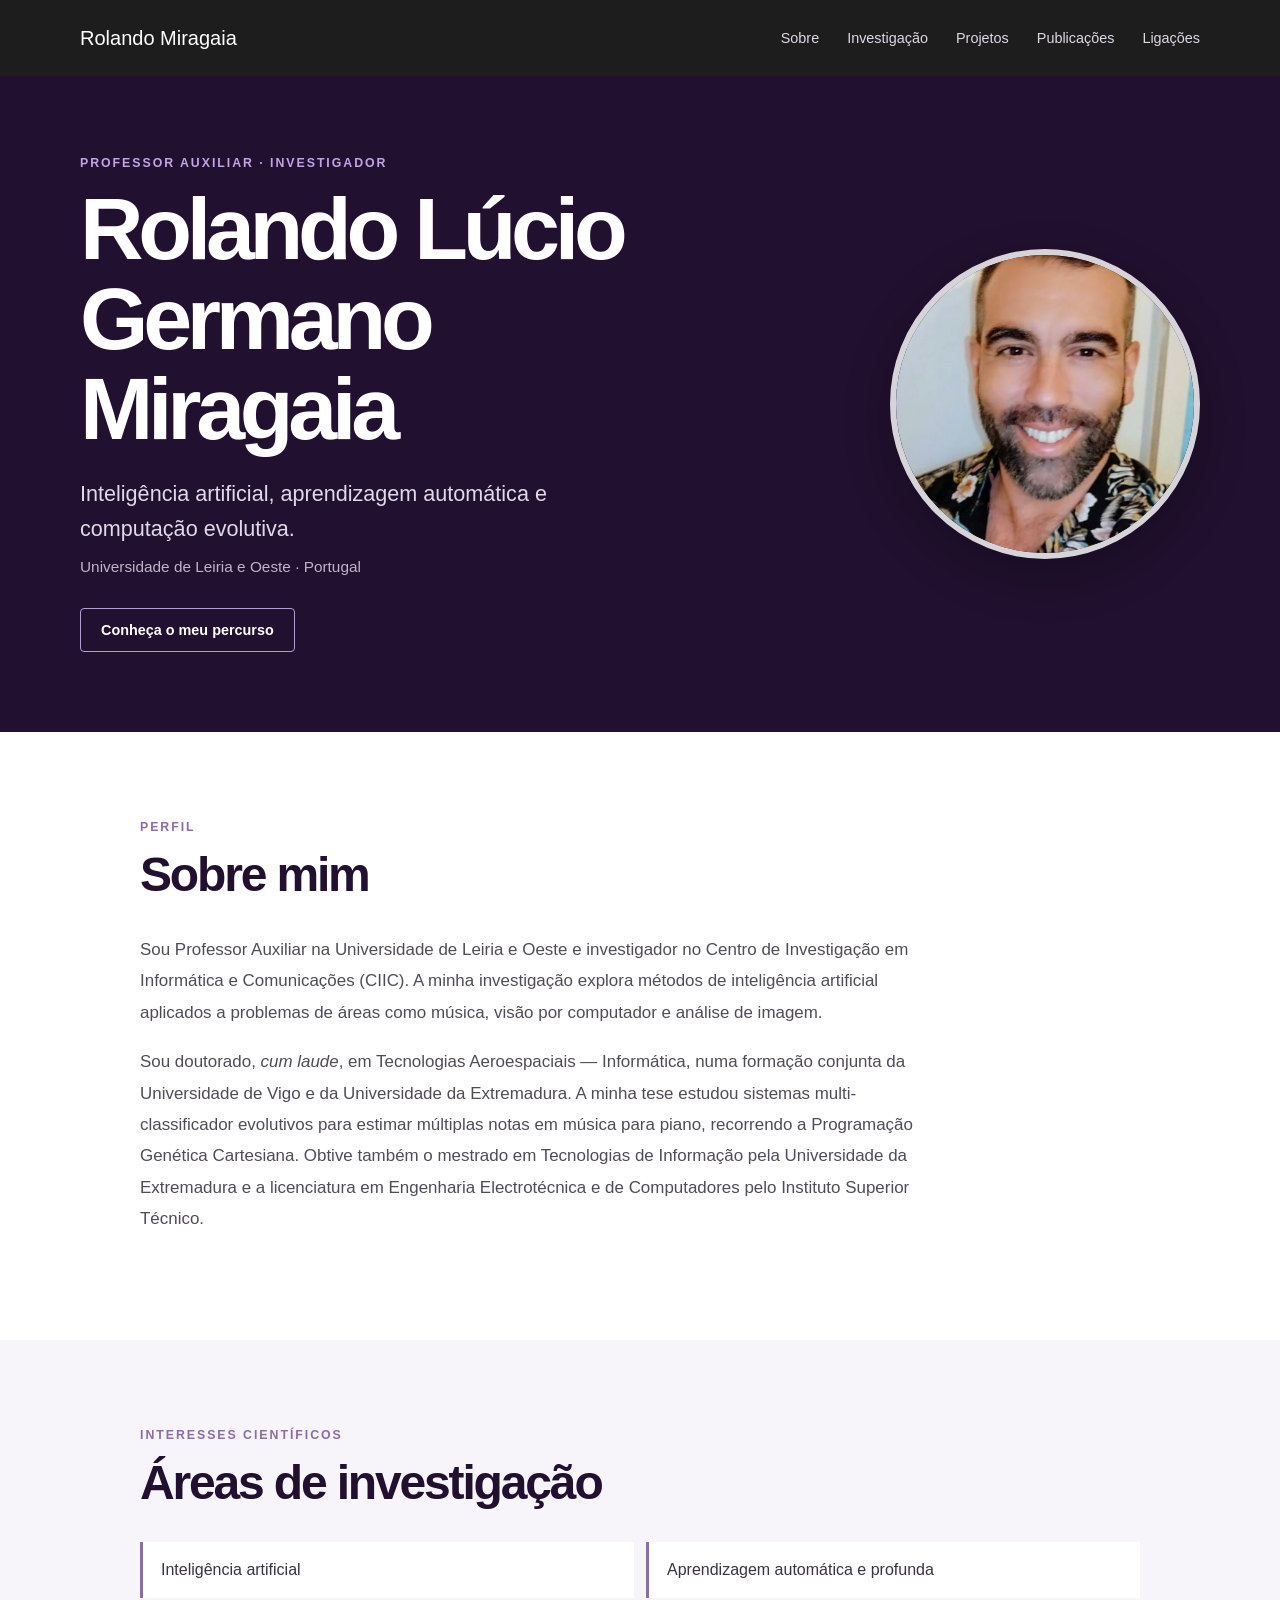
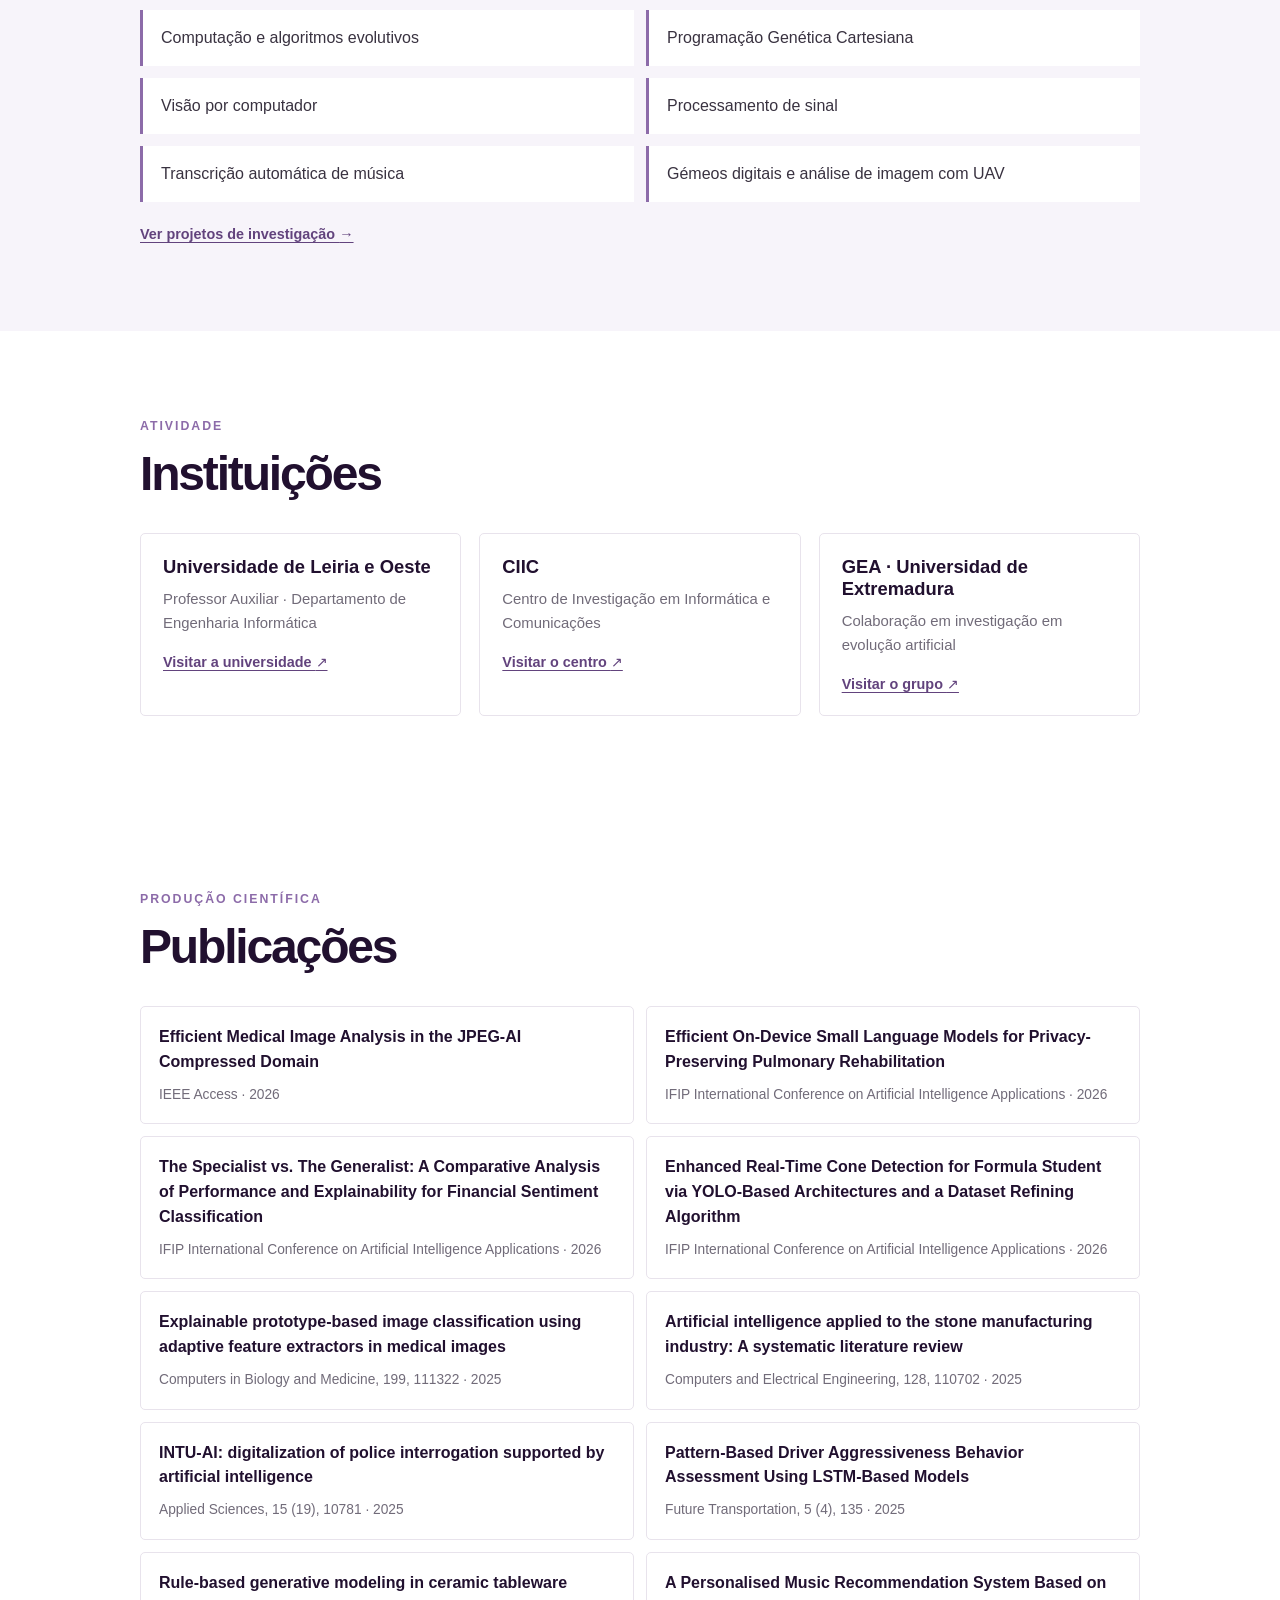
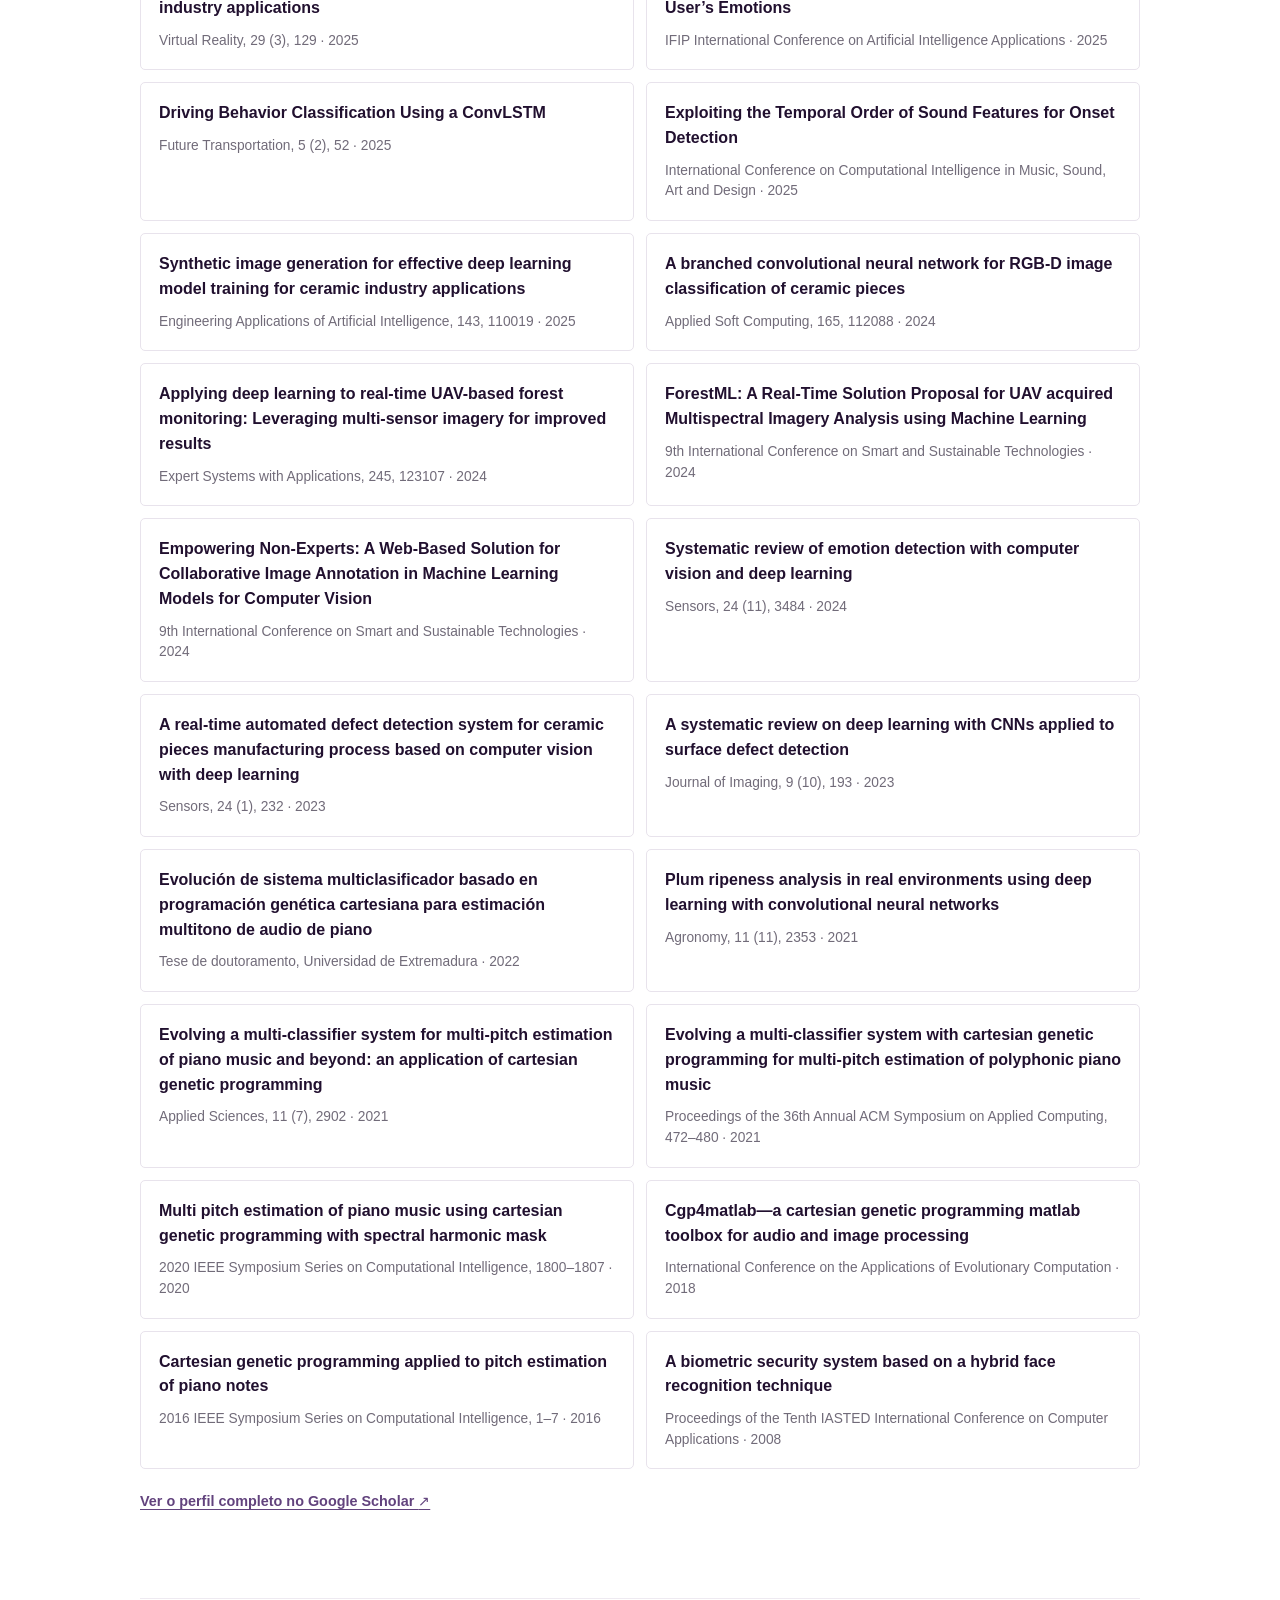
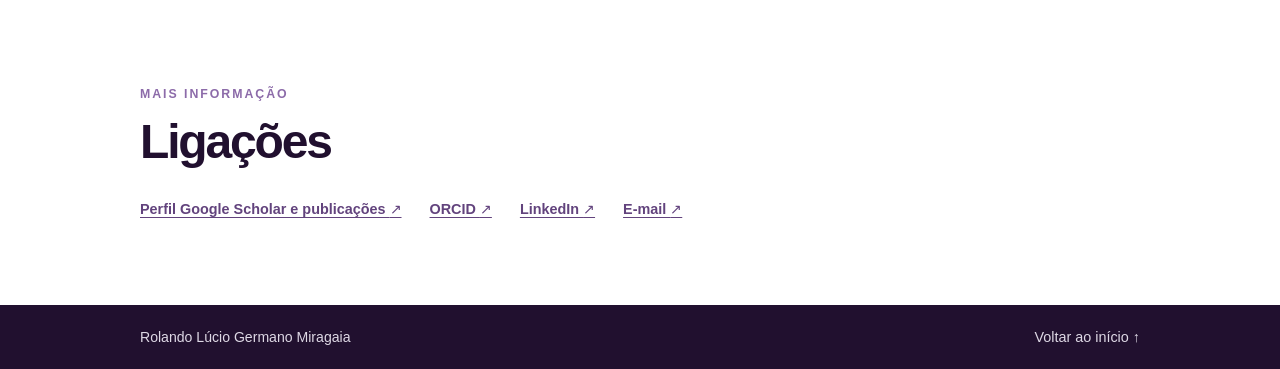
==== commit 518b1492: "Adicionar página de projetos de investigação" ====
--- a/index.html
+++ b/index.html
@@ -14,6 +14,7 @@
       <nav class="site-nav site-nav--desktop" aria-label="Navegação principal">
         <a href="#sobre">Sobre</a>
         <a href="#investigacao">Investigação</a>
+        <a href="projetos.html">Projetos</a>
         <a href="#publicacoes">Publicações</a>
         <a href="#ligacoes">Ligações</a>
       </nav>
@@ -28,6 +29,7 @@
         <nav class="mobile-menu__nav" aria-label="Navegação móvel">
           <a href="#sobre">Sobre</a>
           <a href="#investigacao">Investigação</a>
+          <a href="projetos.html">Projetos</a>
           <a href="#publicacoes">Publicações</a>
           <a href="#ligacoes">Ligações</a>
         </nav>
@@ -92,6 +94,7 @@
           <li>Transcrição automática de música</li>
           <li>Gémeos digitais e análise de imagem com UAV</li>
         </ul>
+        <a class="publications__more" href="projetos.html">Ver projetos de investigação <span aria-hidden="true">→</span></a>
       </section>
 
       <section class="section affiliations">
--- a/styles.css
+++ b/styles.css
@@ -61,8 +61,17 @@
 }
 
 .site-nav a:hover,
+.site-nav a[aria-current="page"],
 .site-footer a:hover {
   color: #fff;
+}
+
+.site-nav a[aria-current="page"] {
+  font-weight: 600;
+  text-decoration: underline;
+  text-decoration-color: var(--accent);
+  text-decoration-thickness: 2px;
+  text-underline-offset: 6px;
 }
 
 .hero {
@@ -294,6 +303,148 @@
   margin-top: 24px;
 }
 
+.page-hero {
+  padding: 64px max(24px, calc((100vw - 1000px) / 2));
+  background: var(--purple);
+  color: #fff;
+}
+
+.page-hero .eyebrow {
+  color: var(--accent);
+}
+
+.page-hero h1 {
+  font-size: clamp(2.4rem, 5.5vw, 4rem);
+}
+
+.page-hero__summary {
+  max-width: 680px;
+  margin: 20px 0 0;
+  color: #e0d9e8;
+  font-size: clamp(1rem, 2vw, 1.15rem);
+  line-height: 1.65;
+}
+
+.page-hero__actions {
+  display: flex;
+  flex-wrap: wrap;
+  align-items: center;
+  gap: 16px 24px;
+  margin-top: 28px;
+}
+
+.page-hero__actions .button {
+  margin-top: 0;
+}
+
+.page-hero__stats {
+  margin: 0;
+  color: #bfb4ca;
+  font-size: 0.92rem;
+}
+
+.projects-band {
+  width: 100%;
+  max-width: none;
+  padding: 88px max(24px, calc((100vw - 1000px) / 2));
+  background: #f7f4fa;
+}
+
+.project-list {
+  display: grid;
+  grid-template-columns: repeat(2, minmax(0, 1fr));
+  gap: 16px;
+  margin: 0;
+  padding: 0;
+  list-style: none;
+}
+
+.project-card {
+  display: flex;
+  flex-direction: column;
+  gap: 12px;
+  padding: 22px;
+  border: 1px solid #e8e3ec;
+  border-radius: 5px;
+  background: #fff;
+}
+
+.project-card__header {
+  display: flex;
+  align-items: center;
+  justify-content: space-between;
+  gap: 10px;
+  flex-wrap: wrap;
+}
+
+.project-card__period {
+  color: #62437d;
+  font-size: 0.82rem;
+  font-weight: 700;
+  letter-spacing: 0.03em;
+}
+
+.project-card__status {
+  padding: 3px 10px;
+  border-radius: 999px;
+  font-size: 0.74rem;
+  font-weight: 600;
+}
+
+.project-card__status--active {
+  background: #efe7f7;
+  color: var(--purple);
+}
+
+.project-card__status--done {
+  background: #f1eff4;
+  color: var(--muted);
+}
+
+.project-card h3 {
+  margin: 0;
+  color: var(--purple);
+  font-size: 1.04rem;
+  font-weight: 600;
+  line-height: 1.48;
+}
+
+.project-card h3 a {
+  text-decoration: none;
+}
+
+.project-card h3 a:hover {
+  text-decoration: underline;
+  text-underline-offset: 3px;
+}
+
+.project-card__meta {
+  display: grid;
+  gap: 6px;
+  margin: auto 0 0;
+  padding-top: 12px;
+  border-top: 1px solid #f0ebf4;
+  color: var(--muted);
+  font-size: 0.86rem;
+  line-height: 1.5;
+}
+
+.project-card__meta p {
+  margin: 0;
+}
+
+.project-card__meta strong {
+  color: #393240;
+  font-weight: 600;
+}
+
+.project-card__meta a {
+  color: #62437d;
+  font-weight: 600;
+  text-decoration-thickness: 1px;
+  text-underline-offset: 3px;
+}
+
 .links {
   border-top: 1px solid #eeeaf1;
 }
@@ -395,9 +546,16 @@
     text-decoration: none;
   }
 
-  .mobile-menu__nav a:hover {
+  .mobile-menu__nav a:hover,
+  .mobile-menu__nav a[aria-current="page"] {
     background: #30243a;
     color: #fff;
+  }
+
+  .hero,
+  .page-hero {
+    padding-top: 56px;
+    padding-bottom: 56px;
   }
 
   .hero {
@@ -418,14 +576,16 @@
   }
 
   .section,
-  .research {
+  .research,
+  .projects-band {
     padding-top: 64px;
     padding-bottom: 64px;
   }
 
   .topic-list,
   .affiliation-list,
-  .publication-list {
+  .publication-list,
+  .project-list {
     grid-template-columns: 1fr;
   }
 
